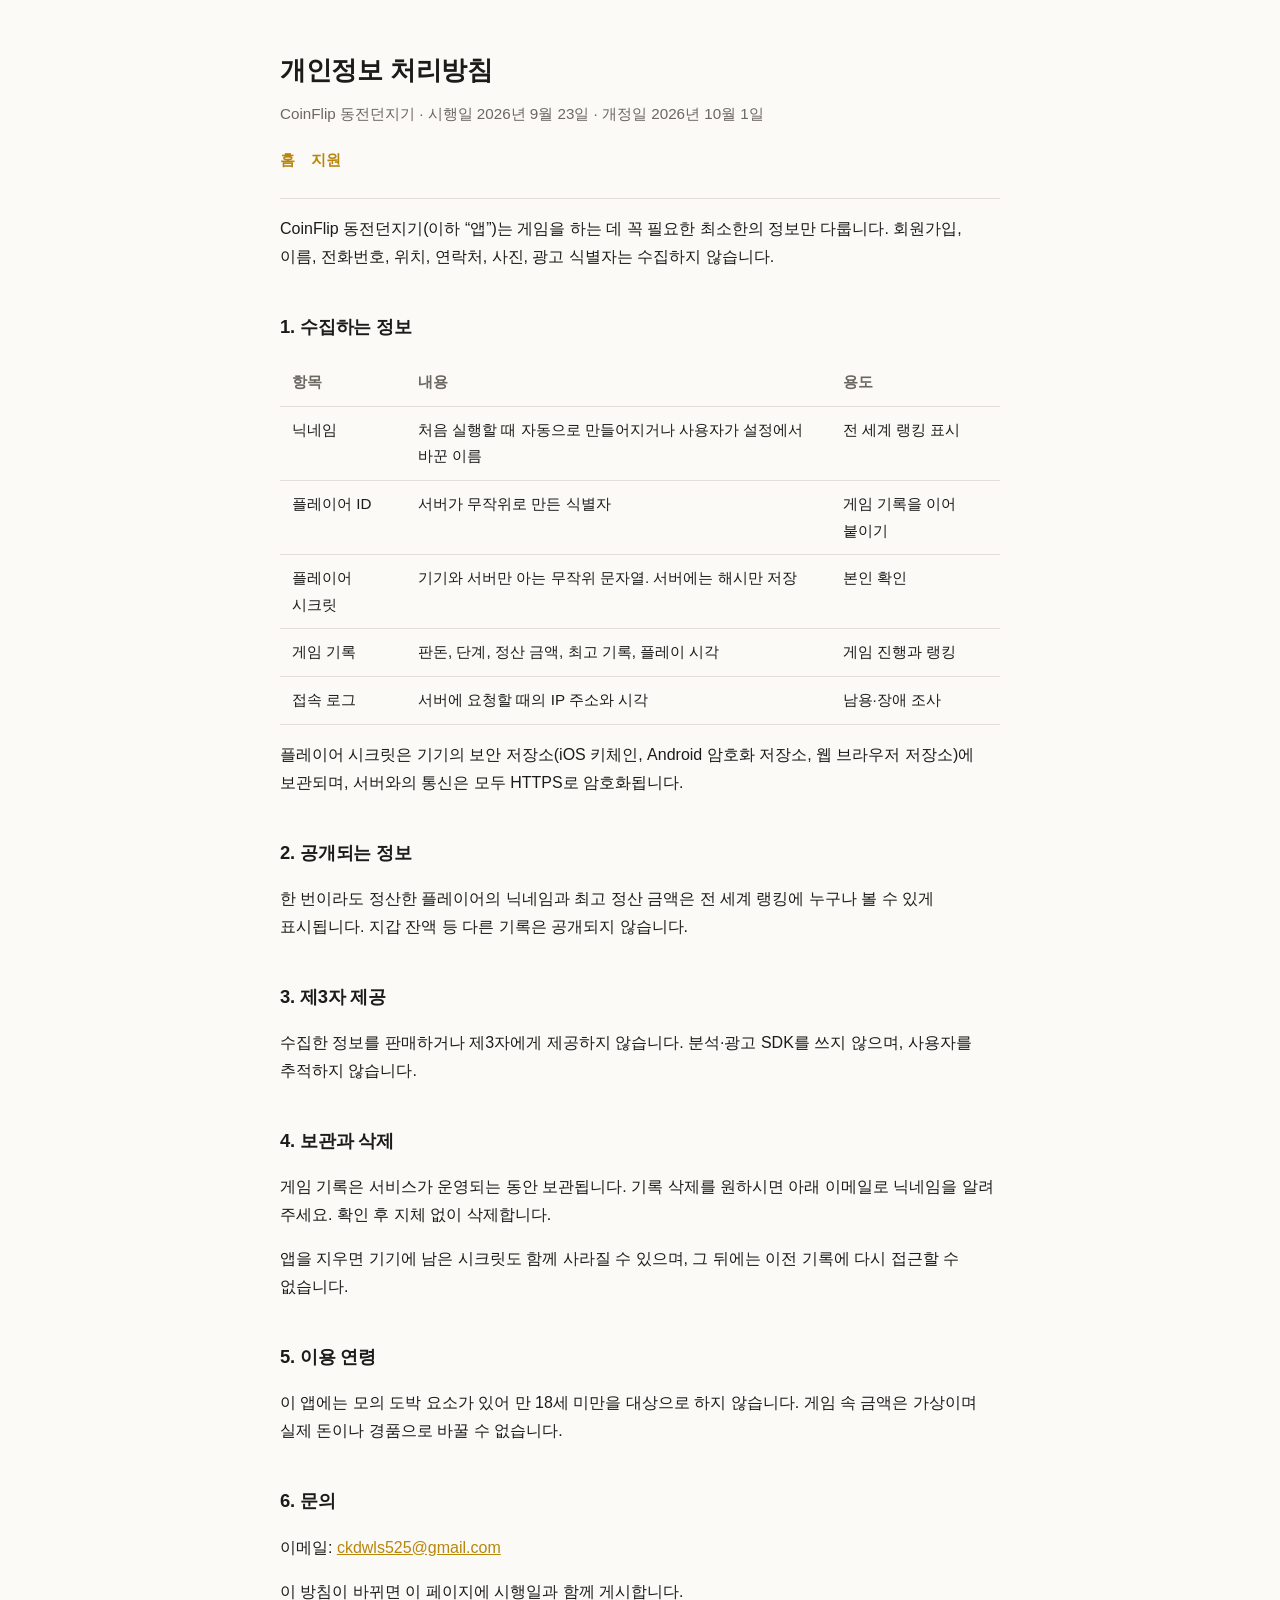
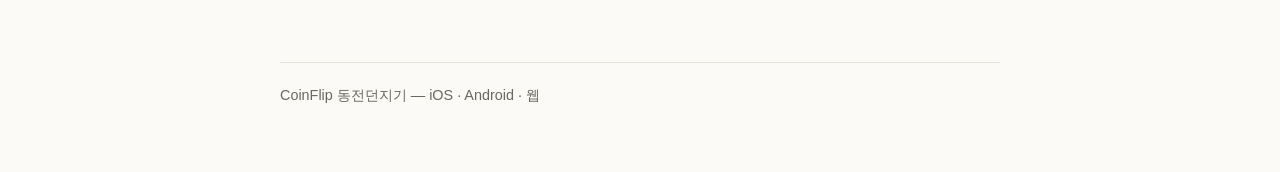
==== privacy.html @ 478f016d "docs: publish the privacy policy and support pages The App Store and Google Play both require a publ" ====
<!DOCTYPE html>
<html lang="ko">
<head>
<meta charset="utf-8">
<meta name="viewport" content="width=device-width, initial-scale=1">
<title>개인정보 처리방침 · CoinFlip 동전던지기</title>
<meta name="description" content="CoinFlip 동전던지기가 다루는 정보와 그 용도를 설명합니다.">
<link rel="stylesheet" href="style.css">
</head>
<body>
<div class="wrap">
<header>
  <h1>개인정보 처리방침</h1>
  <p>CoinFlip 동전던지기 · 시행일 2026년 9월 23일 · 개정일 2026년 10월 1일</p>
  <nav><a href="./">홈</a><a href="support.html">지원</a></nav>
</header>

<p>CoinFlip 동전던지기(이하 &ldquo;앱&rdquo;)는 게임을 하는 데 꼭 필요한 최소한의 정보만 다룹니다.
회원가입, 이름, 전화번호, 위치, 연락처, 사진, 광고 식별자는 수집하지 않습니다.</p>

<h2>1. 수집하는 정보</h2>
<table>
  <thead><tr><th>항목</th><th>내용</th><th>용도</th></tr></thead>
  <tbody>
    <tr><td>닉네임</td><td>처음 실행할 때 자동으로 만들어지거나 사용자가 설정에서 바꾼 이름</td><td>전 세계 랭킹 표시</td></tr>
    <tr><td>플레이어 ID</td><td>서버가 무작위로 만든 식별자</td><td>게임 기록을 이어 붙이기</td></tr>
    <tr><td>플레이어 시크릿</td><td>기기와 서버만 아는 무작위 문자열. 서버에는 해시만 저장</td><td>본인 확인</td></tr>
    <tr><td>게임 기록</td><td>판돈, 단계, 정산 금액, 최고 기록, 플레이 시각</td><td>게임 진행과 랭킹</td></tr>
    <tr><td>접속 로그</td><td>서버에 요청할 때의 IP 주소와 시각</td><td>남용·장애 조사</td></tr>
  </tbody>
</table>
<p>플레이어 시크릿은 기기의 보안 저장소(iOS 키체인, Android 암호화 저장소, 웹 브라우저 저장소)에
보관되며, 서버와의 통신은 모두 HTTPS로 암호화됩니다.</p>

<h2>2. 공개되는 정보</h2>
<p>한 번이라도 정산한 플레이어의 닉네임과 최고 정산 금액은 전 세계 랭킹에 누구나 볼 수 있게
표시됩니다. 지갑 잔액 등 다른 기록은 공개되지 않습니다.</p>

<h2>3. 제3자 제공</h2>
<p>수집한 정보를 판매하거나 제3자에게 제공하지 않습니다. 분석·광고 SDK를 쓰지 않으며,
사용자를 추적하지 않습니다.</p>

<h2>4. 보관과 삭제</h2>
<p>게임 기록은 서비스가 운영되는 동안 보관됩니다. 기록 삭제를 원하시면 아래 이메일로 닉네임을
알려 주세요. 확인 후 지체 없이 삭제합니다.</p>
<p>앱을 지우면 기기에 남은 시크릿도 함께 사라질 수 있으며, 그 뒤에는 이전 기록에 다시
접근할 수 없습니다.</p>

<h2>5. 이용 연령</h2>
<p>이 앱에는 모의 도박 요소가 있어 만 18세 미만을 대상으로 하지 않습니다.
게임 속 금액은 가상이며 실제 돈이나 경품으로 바꿀 수 없습니다.</p>

<h2>6. 문의</h2>
<p>이메일: <a href="mailto:ckdwls525@gmail.com">ckdwls525@gmail.com</a></p>
<p>이 방침이 바뀌면 이 페이지에 시행일과 함께 게시합니다.</p>

<footer>CoinFlip 동전던지기 — iOS · Android · 웹</footer>
</div>
</body>
</html>
---- style.css ----
:root {
  --bg: #fbfaf7;
  --fg: #1c1b19;
  --muted: #6b6761;
  --line: #e3dfd8;
  --accent: #b8860b;
  --card: #ffffff;
}
@media (prefers-color-scheme: dark) {
  :root {
    --bg: #15161a;
    --fg: #e9e7e3;
    --muted: #9a958d;
    --line: #2c2e34;
    --accent: #e0b64a;
    --card: #1c1e23;
  }
}
* { box-sizing: border-box; }
body {
  margin: 0;
  padding: 0 16px 64px;
  background: var(--bg);
  color: var(--fg);
  font: 16px/1.75 -apple-system, BlinkMacSystemFont, "Segoe UI", "Apple SD Gothic Neo",
        "Malgun Gothic", "Noto Sans KR", sans-serif;
  word-break: keep-all;
}
.wrap { max-width: 720px; margin: 0 auto; }
header { padding: 48px 0 24px; border-bottom: 1px solid var(--line); }
header h1 { margin: 0 0 8px; font-size: 1.6rem; letter-spacing: -0.01em; }
header p { margin: 0; color: var(--muted); font-size: 0.95rem; }
nav { margin: 20px 0 0; display: flex; gap: 16px; flex-wrap: wrap; }
nav a { color: var(--accent); text-decoration: none; font-weight: 600; font-size: 0.95rem; }
nav a:hover { text-decoration: underline; }
h2 { margin: 40px 0 12px; font-size: 1.15rem; letter-spacing: -0.01em; }
h3 { margin: 28px 0 8px; font-size: 1rem; }
p, li { color: var(--fg); }
a { color: var(--accent); }
table { width: 100%; border-collapse: collapse; margin: 16px 0; font-size: 0.95rem; }
th, td { text-align: left; padding: 10px 12px; border-bottom: 1px solid var(--line); vertical-align: top; }
th { color: var(--muted); font-weight: 600; white-space: nowrap; }
.card { background: var(--card); border: 1px solid var(--line); border-radius: 12px; padding: 20px 20px 4px; margin: 20px 0; }
.q { font-weight: 700; margin-bottom: 4px; }
footer { margin-top: 56px; padding-top: 20px; border-top: 1px solid var(--line); color: var(--muted); font-size: 0.9rem; }
code { background: var(--card); border: 1px solid var(--line); border-radius: 5px; padding: 1px 5px; font-size: 0.9em; }
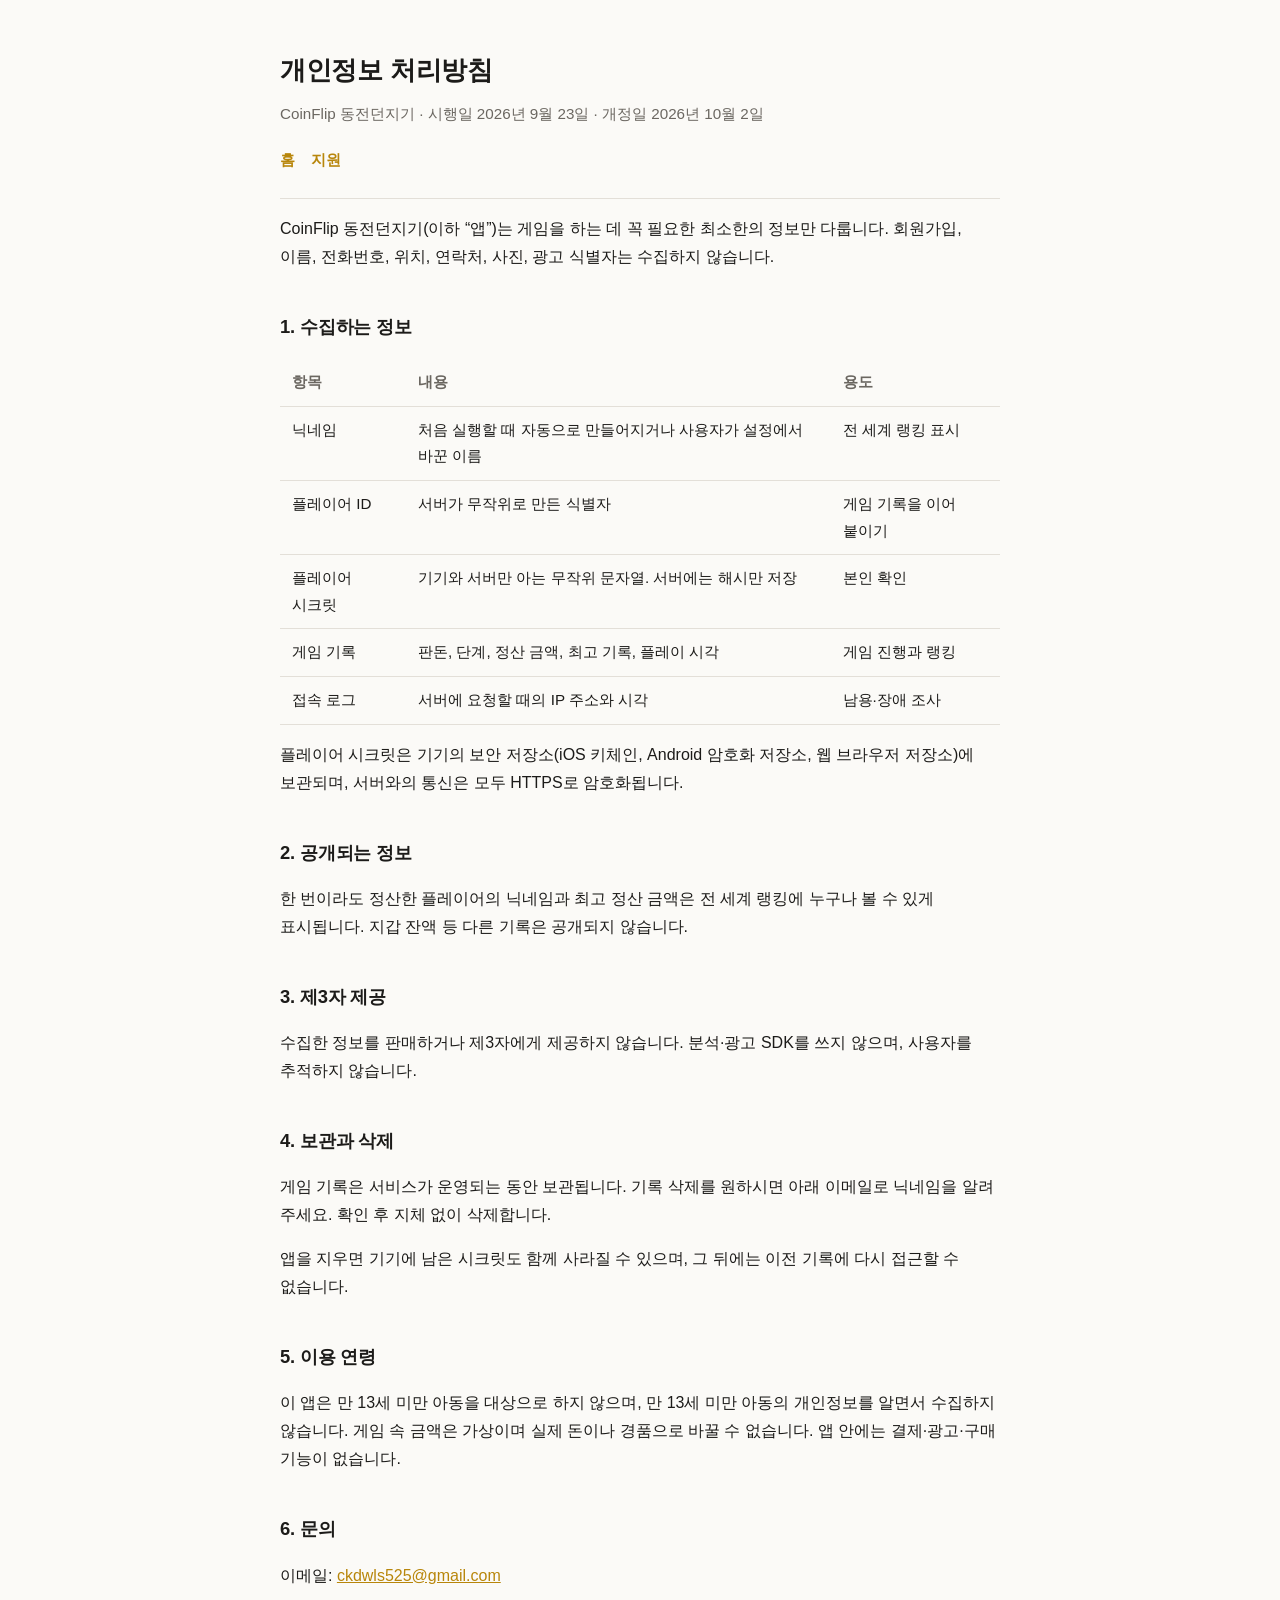
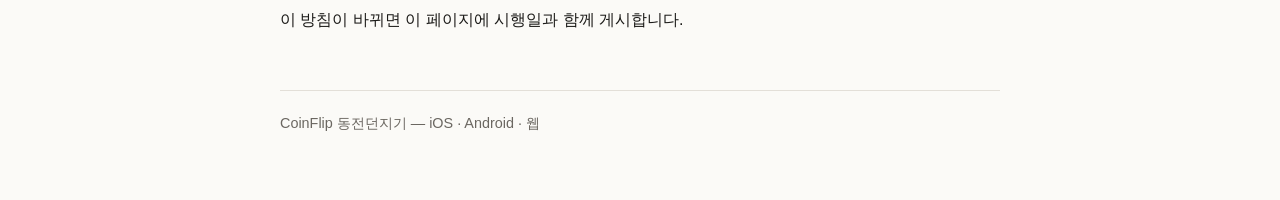
==== commit ba8c6242: "docs: align the age statement with the 13+ target audience The policy said the app was not for anyon" ====
--- a/privacy.html
+++ b/privacy.html
@@ -11,7 +11,7 @@
 <div class="wrap">
 <header>
   <h1>개인정보 처리방침</h1>
-  <p>CoinFlip 동전던지기 · 시행일 2026년 9월 23일 · 개정일 2026년 10월 1일</p>
+  <p>CoinFlip 동전던지기 · 시행일 2026년 9월 23일 · 개정일 2026년 10월 2일</p>
   <nav><a href="./">홈</a><a href="support.html">지원</a></nav>
 </header>
 
@@ -47,8 +47,8 @@
 접근할 수 없습니다.</p>
 
 <h2>5. 이용 연령</h2>
-<p>이 앱에는 모의 도박 요소가 있어 만 18세 미만을 대상으로 하지 않습니다.
-게임 속 금액은 가상이며 실제 돈이나 경품으로 바꿀 수 없습니다.</p>
+<p>이 앱은 만 13세 미만 아동을 대상으로 하지 않으며, 만 13세 미만 아동의 개인정보를 알면서 수집하지 않습니다.
+게임 속 금액은 가상이며 실제 돈이나 경품으로 바꿀 수 없습니다. 앱 안에는 결제·광고·구매 기능이 없습니다.</p>
 
 <h2>6. 문의</h2>
 <p>이메일: <a href="mailto:ckdwls525@gmail.com">ckdwls525@gmail.com</a></p>
